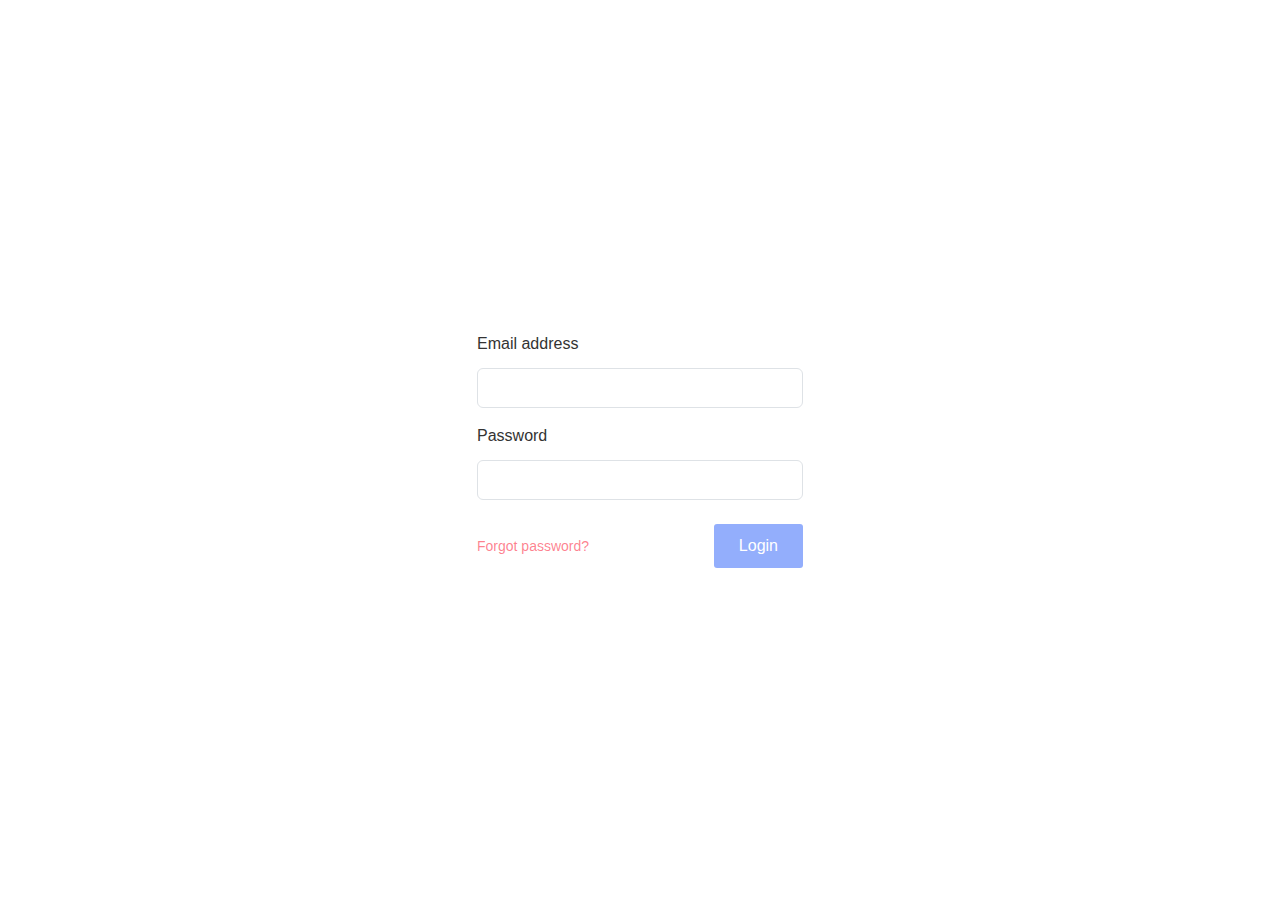
==== login.html @ f0ee929f "initial commit" ====
<!DOCTYPE html>
<html lang="en">
<head>
    <meta charset="UTF-8">
    <meta http-equiv="X-UA-Compatible" content="IE=edge">
    <meta name="viewport" content="width=device-width, initial-scale=1.0">
    <link href="https://cdn.jsdelivr.net/npm/bootstrap@5.0.2/dist/css/bootstrap.min.css" rel="stylesheet">
    <link rel="stylesheet" href="./assets/css/style.css">
    <title>Hoopster | Login</title>
</head>
<body>
       <section id="hoop-custom-sign-in">
            <div class="container">
                 <div class="row">
                    <form>
                        <div class="mb-3">
                            <label for="emailaddress" class="form-label">Email address</label>
                            <input type="email" class="form-control" id="emailaddress" aria-describedby="emailHelp">
                        </div>
                        <div class="mb-3">
                            <label for="emailPassword" class="form-label">Password</label>
                            <input type="password" class="form-control" id="emailPassword">
                        </div>
                        <div class="mt-4 d-flex align-items-center justify-content-between">
                            <a href="./forgotpassword.html" class="ml-auto forgot-pass">Forgot password?</a>
                            <button type="submit" class="btn hoop-custom-primary-btn ">Login</button>
                        </div>
                    </form>
                 </div>
            </div>
       </section>
        
    <script src="https://cdn.jsdelivr.net/npm/bootstrap@5.0.2/dist/js/bootstrap.bundle.min.js"></script>
    <script src="./assets/js/main.js"></script>
</body>
</html>
---- assets/css/style.css ----
* {
    margin: 0;
    padding: 0;
    box-sizing: border-box;
}

:root {
    --pm-color: #5D84FB;
    --pm-color-light: #5d85fbaa;
    --sec-color: #FD4255;
    --sec-color-light: #fd4255a7;
    --white-color : #fff;
    --dark-color: #333;
}

body {
    display: flex;
    flex-direction: column;
    min-height: 100vh;
    color: var(--dark-color);
    font-size: 16px;
    line-height: 1.45;
    font-family: 'Montserrat', sans-serif;
}

p, h1, h2, h3, h4, h5, h6 {
    margin: 0;
}

a {
    text-decoration: none;
}

li {
    list-style: none;
}

.btn {
    border-radius: 5px;
    padding: 10px 30px;
    font-size: 16px;
}
.btn:focus {
    outline: none;
    box-shadow: none;
}
.btn-blue {
    background: #5D84FB;
    color: #fff;
    border: 1px solid #5D84FB;
}

.btn-blue:hover {
    background: #000;
    color: #fff;
    border: 1px solid #000;
}

.mt-neg-120{
    margin-top: -120px;
}
.mtb-60{
    margin: 60px 0;
}
.mtb-30{
    margin: 30px 0;
}
.ptb-10{
    padding: 10px 0;
}
.ptb-15{
    padding: 15px 0;
}

.ptb-60{
    padding: 60px 0;
}

.title-blue {
    color: #5D84FB;
    font-size: 20px;
    margin: 0;
    display: -webkit-box;
    -webkit-line-clamp: 1;
    -webkit-box-orient: vertical;
    white-space: normal;
    overflow: hidden;
}

.title-black {
    color: #000;
    font-size: 20px;
    margin: 0;
    display: -webkit-box;
    -webkit-line-clamp: 1;
    -webkit-box-orient: vertical;
    white-space: normal;
    overflow: hidden;
}

.desc-black {
    font-size: 16px;
    font-weight: 500;
    display: -webkit-box;
    -webkit-line-clamp: 3;
    -webkit-box-orient: vertical;
    white-space: normal;
    overflow: hidden;
    color: #000;
}

.heading-red{
    font-size: 30px;
    color: #FD4255;
    font-weight: 600;
}

.hoop-custom-primary-btn , .hoop-custom-secondary-btn {
    background-color: var(--pm-color-light);
    color: var(--white-color);
    border: none;
    padding: 10px 25px;
    border-radius: 3px;
    font-size: 16px;
    cursor: pointer;
    transition: all 0.3s ease;
}

.hoop-custom-secondary-btn {
    background-color: var(--sec-color-light);
}

.hoop-custom-primary-btn:hover , .hoop-custom-primary-btn:active {
    background-color: var(--pm-color);
    color: var(--white-color);
}

.hoop-custom-secondary-btn:hover , .hoop-custom-secondary-btn:active {
    background-color: var(--sec-color);
    color: var(--white-color);
}

#hoop-custom-sign-in {
    width: 100%;
    display: flex;
    align-items: center;
    justify-content: center;
    flex-direction: column;
    margin: auto;
    max-width: 350px;
}

#hoop-custom-sign-in form input {
    min-height: 40px;
    margin: 5px 0;
}

#hoop-custom-sign-in form label {
    color: var(--dark-color);
}

#hoop-custom-sign-in .forgot-pass  {
    color: var(--sec-color-light);
    font-size: 14px;
}

#hoop-custom-sign-in span {
     font-size: 12px;
}

.site-header {
    padding: 10px 0;
}

.site-header .navbar-brand {
    color: #000;
    font-weight: 600;
}

.site-header .nav-link {
    color: #000;
    padding: 0 !important;
    margin-right: 30px;
}

.site-header .nav-item:last-child .nav-link {
    margin-right: 0;
}


.site-hero{
    background-image: url('../img/hero-banner.png');
    background-position: center;
    background-repeat: no-repeat;
    background-size: cover;
    height: 700px;
    display: flex;
    align-items: center;
}
.hero-title {
    color: #fff;
}

.hero-heading {
    color: #fff;
    padding: 10px 0;
}


.category-card {
    background: #FFFFFF;
    border: 1px solid #FFFFFF;
    box-shadow: 0px 0px 4px rgba(0, 0, 0, 0.25);
    border-radius: 5px;
    text-align: center;
    padding: 30px;
}

.event-card{
    padding: 0 15px 30px;
    background: #FFFFFF;
    border: 1px solid #FFFFFF;
    box-shadow: 0px 0px 4px rgb(0 0 0 / 25%);
    border-radius: 5px;
    text-align: center;
}

.event-card .desc-black {
    -webkit-line-clamp: 6;
}

.footer-top {
    background: #FD4255;
    padding: 30px 0;
}
.footer-links  li {
    padding: 10px 0;
}

.footer-links  ul {
    margin: 0;
    padding: 0;
}
.footer-links li a {
    color: #fff;
    font-size: 16px;
}
.contact {
    font-size: 16px;
    color: #fff;
    line-height: 2;
}
.text-red {
    color: #FD4255;
    font-size: 16px;
    font-weight: 700;
}
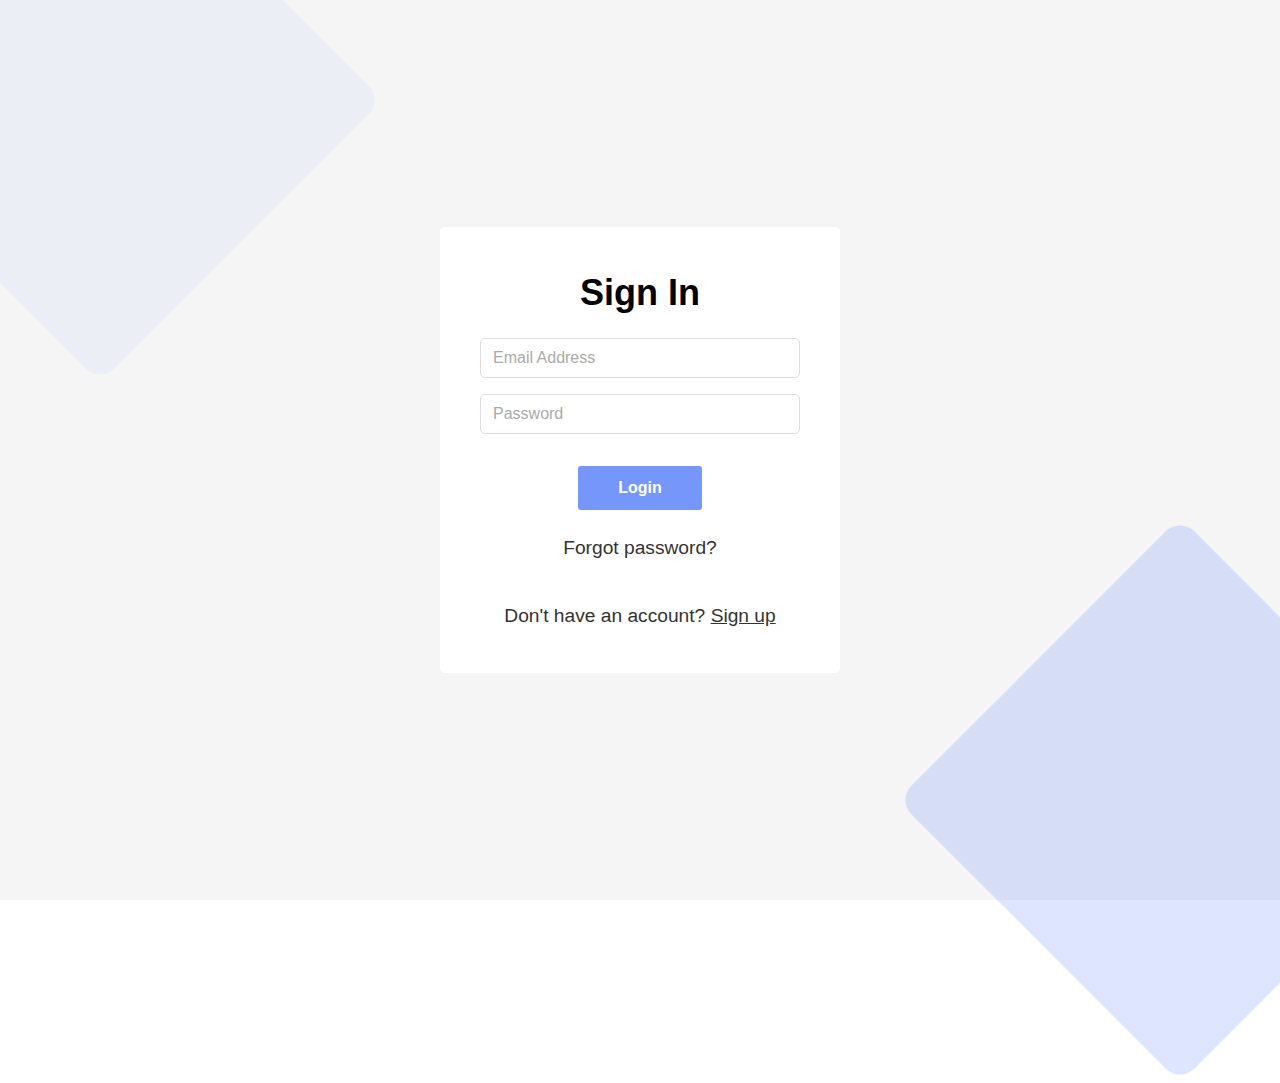
==== commit bfe8779a: "user flow done" ====
--- a/login.html
+++ b/login.html
@@ -11,19 +11,21 @@
 <body>
        <section id="hoop-custom-sign-in">
             <div class="container">
-                 <div class="row">
-                    <form>
-                        <div class="mb-3">
-                            <label for="emailaddress" class="form-label">Email address</label>
-                            <input type="email" class="form-control" id="emailaddress" aria-describedby="emailHelp">
+                 <div class="row h-100 align-items-center justify-content-center">
+                    <form id="hoop-custom-sign-in-form">
+                        <h2 class="text-center text-black my-4"> Sign In </h2>
+                        <div class="my-3">
+                            <input type="email" class="form-control" id="emailaddress" aria-describedby="emailHelp" placeholder="Email Address">
                         </div>
-                        <div class="mb-3">
-                            <label for="emailPassword" class="form-label">Password</label>
-                            <input type="password" class="form-control" id="emailPassword">
+                        <div class="my-3">
+                            <input type="password" class="form-control" id="emailPassword" placeholder="Password">
                         </div>
-                        <div class="mt-4 d-flex align-items-center justify-content-between">
-                            <a href="./forgotpassword.html" class="ml-auto forgot-pass">Forgot password?</a>
-                            <button type="submit" class="btn hoop-custom-primary-btn ">Login</button>
+                        <div class="my-4 d-flex flex-column align-items-center justify-content-between">
+                            <button type="submit" class=" my-2 btn hoop-custom-primary-btn ">Login</button>
+                            <a href="./forgotpassword.html" class="my-3 ml-auto forgot-pass"> Forgot password? </a>
+                        </div>
+                        <div class="sign-up-link-here my-4 d-flex align-items-center justify-content-center">
+                            <p class=""> Don't have an account? <a href="./register.html" class=""> Sign up </a></p>
                         </div>
                     </form>
                  </div>
--- a/assets/css/style.css
+++ b/assets/css/style.css
@@ -6,7 +6,7 @@
 
 :root {
     --pm-color: #5D84FB;
-    --pm-color-light: #5d85fbaa;
+    --pm-color-light: #5d85fbd9;
     --sec-color: #FD4255;
     --sec-color-light: #fd4255a7;
     --white-color : #fff;
@@ -21,6 +21,7 @@
     font-size: 16px;
     line-height: 1.45;
     font-family: 'Montserrat', sans-serif;
+    overflow: hidden;
 }
 
 p, h1, h2, h3, h4, h5, h6 {
@@ -119,10 +120,11 @@
     background-color: var(--pm-color-light);
     color: var(--white-color);
     border: none;
-    padding: 10px 25px;
+    padding: 10px 40px;
     border-radius: 3px;
     font-size: 16px;
     cursor: pointer;
+    font-weight: 600;
     transition: all 0.3s ease;
 }
 
@@ -140,33 +142,6 @@
     color: var(--white-color);
 }
 
-#hoop-custom-sign-in {
-    width: 100%;
-    display: flex;
-    align-items: center;
-    justify-content: center;
-    flex-direction: column;
-    margin: auto;
-    max-width: 350px;
-}
-
-#hoop-custom-sign-in form input {
-    min-height: 40px;
-    margin: 5px 0;
-}
-
-#hoop-custom-sign-in form label {
-    color: var(--dark-color);
-}
-
-#hoop-custom-sign-in .forgot-pass  {
-    color: var(--sec-color-light);
-    font-size: 14px;
-}
-
-#hoop-custom-sign-in span {
-     font-size: 12px;
-}
 
 .site-header {
     padding: 10px 0;
@@ -254,4 +229,90 @@
     color: #FD4255;
     font-size: 16px;
     font-weight: 700;
-}+}
+
+
+
+/* login styles */
+#hoop-custom-sign-in {
+    background: #f5f5f5;
+    height: 100vh;
+}
+
+#hoop-custom-sign-in .container {
+    display: flex;
+    align-items: center;
+    justify-content: center;
+    min-height: 100vh;
+}
+
+#hoop-custom-sign-in-form {
+    min-width: 400px;
+    margin: auto;
+    background: #fff;
+    border-radius: 5px;
+    padding: 20px 40px;
+}
+
+#hoop-custom-sign-in .container::after {
+    content: '';
+    background: #5d85fb0e;
+    height: 400px;
+    width: 400px;
+    position: absolute;
+    top: -100px;
+    left: -100px;
+    z-index: 99;
+    transform: rotate(45deg);
+    border-radius: 20px;
+}
+
+#hoop-custom-sign-in .container::before {
+    content: '';
+    background: #5d85fb35;
+    height: 400px;
+    width: 400px;
+    position: absolute;
+    right: -100px;
+    bottom: -100px;
+    z-index: 99;
+    transform: rotate(45deg);
+    border-radius: 20px;
+}
+
+#hoop-custom-sign-in-form h2 {
+    font-size: 36px;
+    font-weight: 700;
+}
+
+#hoop-custom-sign-in form input {
+    min-height: 40px;
+    margin: 5px 0;
+    border-color: #ddd;
+    border-radius: 5px;
+}
+
+#hoop-custom-sign-in form input::placeholder {
+    color: #aaa;
+}
+
+#hoop-custom-sign-in .forgot-pass {
+    color: var(--dark-color);
+    font-size: 1.2rem;
+}
+
+#hoop-custom-sign-in .sign-up-link-here {
+    color: var(--dark-color);
+    font-size: 1.2rem;
+}
+
+#hoop-custom-sign-in .sign-up-link-here a {
+    text-decoration: underline;
+    color: var(--dark-color);
+    font-size: 1.2rem;
+}
+
+#hoop-custom-sign-in-form label {
+    font-size: 14px;
+    color: var(--dark-color);
+}
